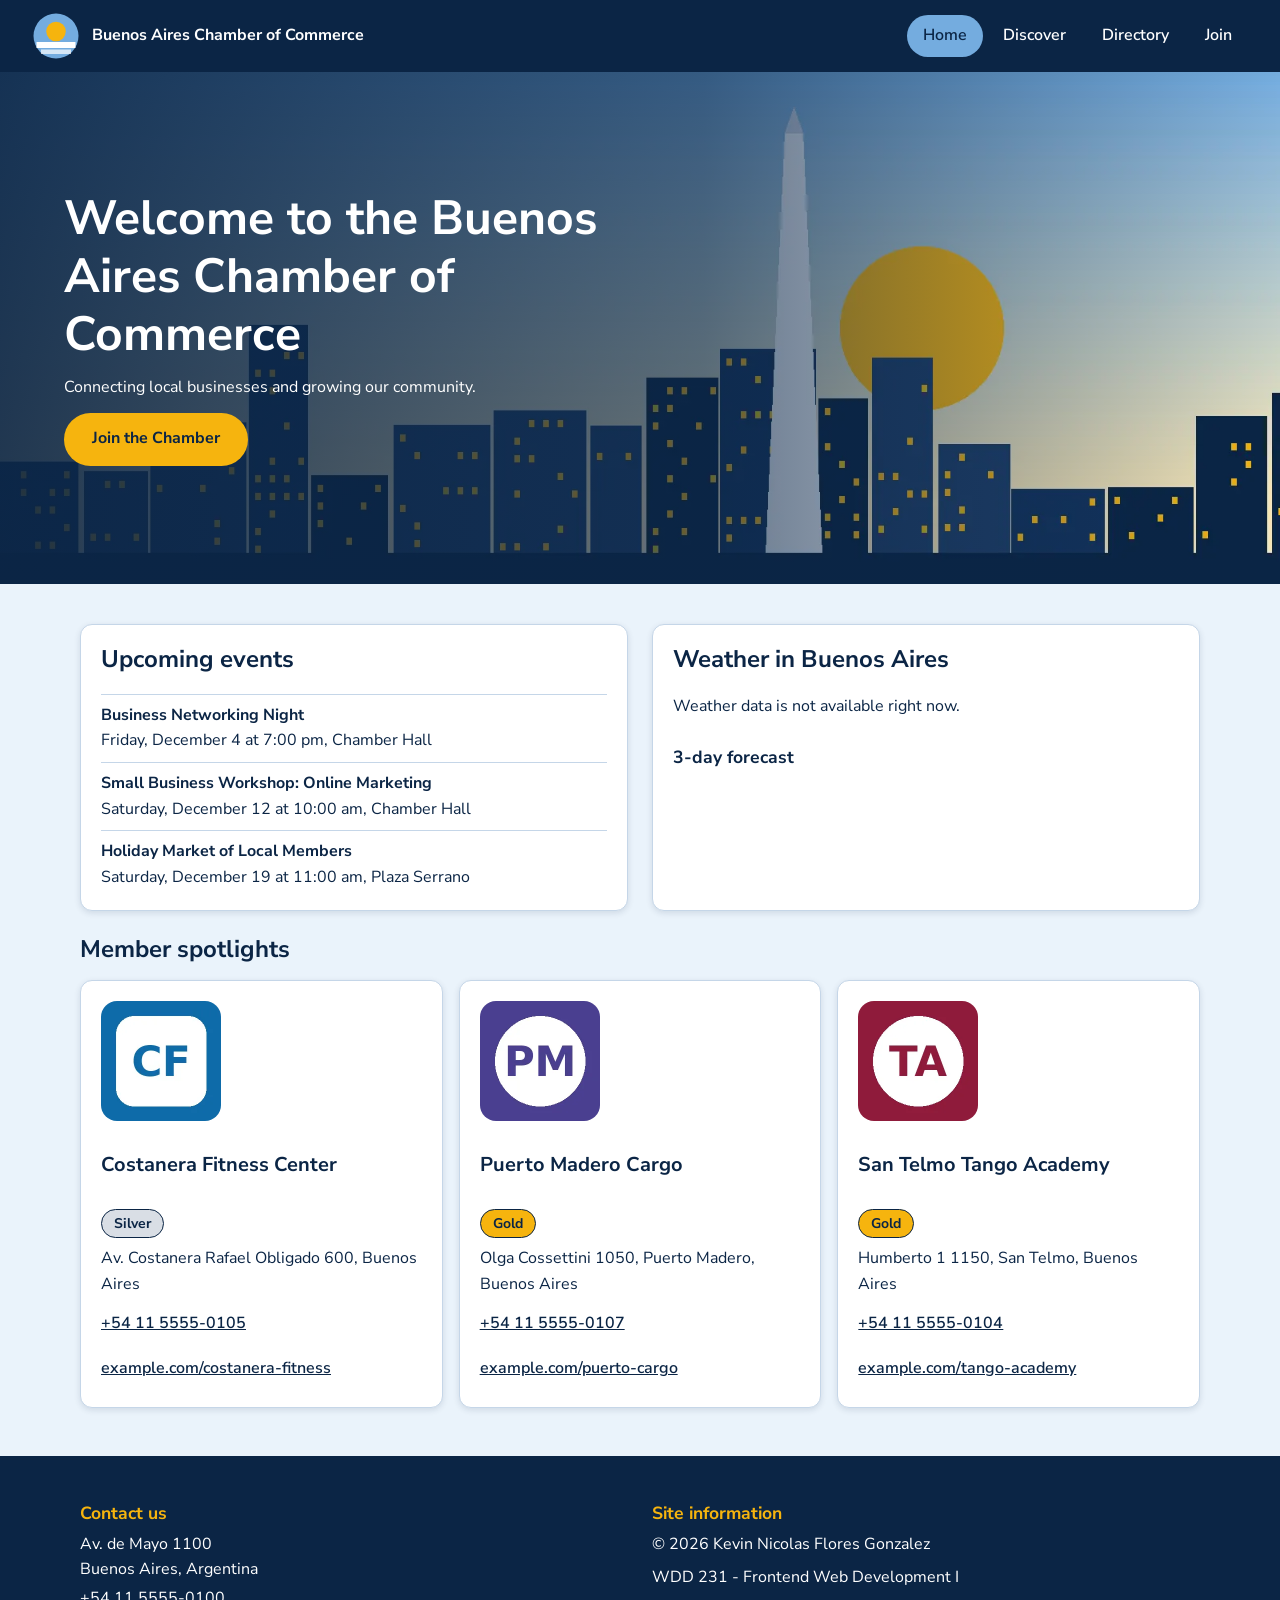
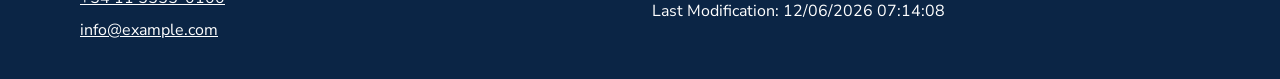
==== chamber/index.html @ ebeba5db "api key waiting to confirm if works" ====
<!DOCTYPE html>
<html lang="en-US">

<head>
    <meta charset="UTF-8">
    <meta name="viewport" content="width=device-width, initial-scale=1.0">
    <title>Buenos Aires Chamber of Commerce – Home</title>
    <meta name="description" content="Welcome to the Buenos Aires Chamber of Commerce. Find local events, the weather, and spotlights of member businesses.">
    <meta name="author" content="kevin nicolas flores gonzalez">

    <meta property="og:type" content="website">
    <meta property="og:title" content="Buenos Aires Chamber of Commerce – Home">
    <meta property="og:description" content="Local events, the weather, and spotlights of member businesses in Buenos Aires.">
    <meta property="og:image" content="https://kevinflores198.github.io/wdd231/chamber/images/chamber-og.jpg">
    <meta property="og:image:alt" content="Buenos Aires Chamber of Commerce">
    <meta property="og:url" content="https://kevinflores198.github.io/wdd231/chamber/index.html">

    <link rel="icon" href="images/favicon.svg" type="image/svg+xml">
    <link rel="icon" href="images/favicon.png" type="image/png" sizes="64x64">
    <link rel="preconnect" href="https://fonts.googleapis.com">
    <link rel="preconnect" href="https://fonts.gstatic.com" crossorigin>
    <link href="https://fonts.googleapis.com/css2?family=Nunito+Sans:wght@400;700&display=swap" rel="stylesheet">
    <link rel="stylesheet" href="styles/normalize-directory.css">
    <link rel="stylesheet" href="styles/small-directory.css">
    <link rel="stylesheet" href="styles/larger-directory.css">
    <script defer src="scripts/navigation-directory.js"></script>
    <script defer src="scripts/getdate-directory.js"></script>
    <script type="module" src="scripts/weather.js"></script>
    <script type="module" src="scripts/home.js"></script>
</head>

<body>
    <header>
        <div class="header-inner">
            <a class="brand" href="index.html">
                <img src="images/logo.svg" alt="" width="48" height="48">
                <span>Buenos Aires Chamber of Commerce</span>
            </a>
            <button id="menu-button" class="menu-button" type="button" aria-expanded="false" aria-controls="site-nav" aria-label="Open menu">☰</button>
        </div>
        <nav id="site-nav" class="site-nav" aria-label="Main">
            <a href="index.html">Home</a>
            <a href="discover.html">Discover</a>
            <a href="directory.html">Directory</a>
            <a href="join.html">Join</a>
        </nav>
    </header>

    <main class="home">
        <section class="hero">
            <picture>
                <source media="(min-width: 48rem)" srcset="images/hero-large.webp" width="1600" height="640">
                <img src="images/hero-small.webp" alt="Illustration of the Buenos Aires skyline and the Obelisco at sunset" width="800" height="600" fetchpriority="high">
            </picture>
            <div class="hero-content">
                <h1>Welcome to the Buenos Aires Chamber of Commerce</h1>
                <p>Connecting local businesses and growing our community.</p>
                <a class="cta" href="join.html">Join the Chamber</a>
            </div>
        </section>

        <div class="home-content">
            <section class="panel" aria-labelledby="events-title">
                <h2 id="events-title">Upcoming events</h2>
                <ul class="event-list">
                    <li>
                        <strong>Business Networking Night</strong>
                        <time datetime="2026-12-04">Friday, December 4</time> at 7:00 pm, Chamber Hall
                    </li>
                    <li>
                        <strong>Small Business Workshop: Online Marketing</strong>
                        <time datetime="2026-12-12">Saturday, December 12</time> at 10:00 am, Chamber Hall
                    </li>
                    <li>
                        <strong>Holiday Market of Local Members</strong>
                        <time datetime="2026-12-19">Saturday, December 19</time> at 11:00 am, Plaza Serrano
                    </li>
                </ul>
            </section>

            <section class="panel" aria-labelledby="weather-title">
                <h2 id="weather-title">Weather in Buenos Aires</h2>
                <p id="weather-message" class="weather-message" role="status"></p>
                <div id="current-weather" class="current-weather"></div>
                <h3>3-day forecast</h3>
                <ul id="forecast" class="forecast"></ul>
            </section>

            <section class="spotlights" aria-labelledby="spotlights-title">
                <h2 id="spotlights-title">Member spotlights</h2>
                <p id="spotlight-message" role="status"></p>
                <div id="spotlight-list" class="spotlight-list"></div>
            </section>
        </div>
    </main>

    <footer>
        <div class="footer-content">
            <section>
                <h2>Contact us</h2>
                <address>
                    Av. de Mayo 1100<br>
                    Buenos Aires, Argentina<br>
                    <a href="tel:+541155550100">+54 11 5555-0100</a><br>
                    <a href="mailto:info@example.com">info@example.com</a>
                </address>
            </section>
            <section>
                <h2>Site information</h2>
                <p>&copy; <span id="currentyear"></span> Kevin Nicolas Flores Gonzalez</p>
                <p>WDD 231 - Frontend Web Development I</p>
                <p id="lastmodified"></p>
            </section>
        </div>
    </footer>
</body>

</html>
---- chamber/styles/small-directory.css ----
:root {
    --navy: #0B2545;
    --sky: #74ACDF;
    --sky-light: #EAF3FB;
    --gold: #F6B40E;
    --white: #FFFFFF;
    --border: #C5D6E8;
    --radius: 0.75rem;
}

body {
    background-color: var(--sky-light);
    color: var(--navy);
    margin: 0;
    font-family: "Nunito Sans", system-ui, sans-serif;
    line-height: 1.6;
}

main {
    display: block;
}

h1,
h2 {
    line-height: 1.2;
}

:focus-visible {
    outline: 3px solid var(--navy);
    outline-offset: 2px;
}


header {
    position: relative;
    background-color: var(--navy);
    color: var(--white);
}

header :focus-visible,
footer :focus-visible {
    outline-color: var(--gold);
}

.header-inner {
    display: flex;
    align-items: center;
    justify-content: space-between;
    gap: 1rem;
    padding: 0.75rem 1rem;
}

.brand {
    display: flex;
    align-items: center;
    gap: 0.75rem;
    color: var(--white);
    font-weight: 700;
    line-height: 1.2;
    text-decoration: none;
}

.brand img {
    flex-shrink: 0;
}

.menu-button {
    flex-shrink: 0;
    width: 2.75rem;
    height: 2.75rem;
    border: 2px solid var(--white);
    border-radius: var(--radius);
    background-color: transparent;
    color: var(--white);
    font-size: 1.5rem;
    line-height: 1;
    cursor: pointer;
}

.site-nav {
    position: absolute;
    top: 100%;
    left: 0;
    right: 0;
    z-index: 10;
    display: flex;
    flex-direction: column;
    max-height: 0;
    overflow: hidden;
    background-color: var(--navy);
    opacity: 0;
    visibility: hidden;
    transition: max-height 0.4s ease, opacity 0.3s ease, visibility 0.3s;
}

.site-nav.open {
    max-height: 20rem;
    opacity: 1;
    visibility: visible;
}

.site-nav a {
    padding: 0.85rem 1rem;
    border-top: 1px solid #ffffff40;
    color: var(--white);
    font-weight: 600;
    text-decoration: none;
    transition: background-color 0.3s ease, color 0.3s ease;
}

.site-nav a:hover {
    background-color: var(--gold);
    color: var(--navy);
}

.site-nav a[aria-current="page"] {
    background-color: var(--sky);
    color: var(--navy);
}


main {
    max-width: 70rem;
    margin: 0 auto;
    padding: 1.5rem 1rem 2rem;
}

.page-heading h1 {
    margin-bottom: 0.5rem;
    font-size: 2rem;
}

.view-controls {
    display: flex;
    align-items: center;
    gap: 0.5rem;
    margin: 1.25rem 0 0.75rem;
    font-weight: 600;
}

.view-controls button {
    min-width: 5rem;
    min-height: 2.75rem;
    padding: 0 1.25rem;
    border: 2px solid var(--navy);
    border-radius: 999px;
    background-color: var(--white);
    color: var(--navy);
    font: inherit;
    font-weight: 600;
    cursor: pointer;
    transition: background-color 0.3s ease, color 0.3s ease;
}

.view-controls button[aria-pressed="true"] {
    background-color: var(--navy);
    color: var(--white);
}

.members-message {
    margin-bottom: 0.75rem;
}


.members {
    display: grid;
    gap: 1rem;
}

.members.grid {
    grid-template-columns: repeat(auto-fill, minmax(min(100%, 16rem), 1fr));
}

.member-card,
.panel {
    display: grid;
    align-content: start;
    gap: 0.5rem;
    padding: 1.25rem;
    background-color: var(--white);
    border: 1px solid var(--border);
    border-radius: var(--radius);
    box-shadow: 0 2px 6px #0b25451f;
}

.member-image {
    width: 7.5rem;
    height: 7.5rem;
    border-radius: 1rem;
}

.member-card h2,
.member-card p {
    margin: 0;
}

.member-name {
    font-size: 1.25rem;
}

.badge {
    justify-self: start;
    padding: 0.15rem 0.75rem;
    border: 1px solid var(--navy);
    border-radius: 999px;
    font-size: 0.875rem;
    font-weight: 700;
}

.badge-1 {
    background-color: var(--sky-light);
}

.badge-2 {
    background-color: #D9DEE5;
}

.badge-3 {
    background-color: var(--gold);
}

.member-card a {
    display: inline-block;
    padding: 0.35rem 0;
    color: var(--navy);
    font-weight: 600;
    overflow-wrap: anywhere;
}

.members.list .member-image {
    display: none;
}


main.home {
    max-width: none;
    padding: 0;
}

.hero {
    position: relative;
}

.hero img {
    display: block;
    width: 100%;
    height: 24rem;
    object-fit: cover;
}

.hero-content {
    position: absolute;
    inset: 0;
    display: flex;
    flex-direction: column;
    align-items: flex-start;
    justify-content: center;
    gap: 0.75rem;
    padding: 1.5rem;
    background-color: #0b2545b3;
    color: var(--white);
}

.hero-content h1 {
    margin: 0;
    font-size: 1.75rem;
}

.hero-content p {
    margin: 0;
}

.cta {
    display: inline-block;
    padding: 0.85rem 1.75rem;
    border-radius: 999px;
    background-color: var(--gold);
    color: var(--navy);
    font-weight: 700;
    text-decoration: none;
    transition: background-color 0.3s ease;
}

.cta:hover {
    background-color: var(--white);
}

.home-content {
    display: grid;
    gap: 1.5rem;
    max-width: 70rem;
    margin: 0 auto;
    padding: 1.5rem 1rem 2rem;
}

.panel h2,
.spotlights h2 {
    margin: 0 0 0.75rem;
    font-size: 1.5rem;
}

.panel h3 {
    margin: 0.5rem 0 0;
    font-size: 1.1rem;
}

.event-list,
.forecast {
    display: grid;
    gap: 0.5rem;
    margin: 0;
    padding: 0;
    list-style: none;
}

.event-list li,
.forecast li {
    padding-top: 0.5rem;
    border-top: 1px solid var(--border);
}

.event-list strong,
.forecast strong {
    display: block;
}

.current-weather {
    display: flex;
    align-items: center;
    gap: 1rem;
}

.current-weather p,
.weather-message {
    margin: 0;
}

.current-temp {
    font-size: 2.5rem;
    font-weight: 700;
    line-height: 1;
}

.spotlight-list {
    display: grid;
    gap: 1rem;
}


footer {
    padding: 1.5rem 1rem;
    background-color: var(--navy);
    color: var(--white);
}

.footer-content {
    display: grid;
    gap: 1.5rem;
    max-width: 70rem;
    margin: 0 auto;
}

footer h2 {
    margin-bottom: 0.5rem;
    color: var(--gold);
    font-size: 1.1rem;
}

footer p {
    margin: 0 0 0.5rem;
}

footer a {
    display: inline-block;
    padding: 0.2rem 0;
    color: var(--white);
}

address {
    font-style: normal;
}
---- chamber/styles/larger-directory.css ----
@media screen and (min-width: 48rem) {
    header {
        display: flex;
        align-items: center;
        justify-content: space-between;
        padding-right: 2rem;
    }

    .header-inner {
        padding: 0.75rem 2rem;
    }

    .menu-button {
        display: none;
    }

    .site-nav {
        position: static;
        flex-direction: row;
        gap: 0.25rem;
        max-height: none;
        overflow: visible;
        background-color: transparent;
        opacity: 1;
        visibility: visible;
    }

    .site-nav a {
        padding: 0.5rem 1rem;
        border-top: 0;
        border-radius: 999px;
    }

    main {
        padding: 2.5rem 2rem 3rem;
    }

    .page-heading h1 {
        font-size: 2.5rem;
    }

    .members.list .member-card {
        grid-template-columns: 1.4fr 1.6fr 1.1fr 1.2fr;
        grid-template-areas:
            "name address phone site"
            "badge description description description";
        align-items: center;
        column-gap: 1.5rem;
    }

    .members.list .member-name {
        grid-area: name;
    }

    .members.list .badge {
        grid-area: badge;
    }

    .members.list .member-description {
        grid-area: description;
    }

    .members.list .member-address {
        grid-area: address;
    }

    .members.list .member-phone {
        grid-area: phone;
    }

    .members.list .member-site {
        grid-area: site;
    }

    footer {
        padding: 2rem;
    }

    .footer-content {
        grid-template-columns: repeat(2, 1fr);
    }

    .hero img {
        height: 32rem;
    }

    .hero-content {
        padding: 3rem 4rem;
        background-color: transparent;
        background-image: linear-gradient(90deg, #0b2545e6 0%, #0b254599 55%, #0b254500 100%);
    }

    .hero-content > * {
        max-width: 36rem;
    }

    .hero-content h1 {
        font-size: 3rem;
    }

    .home-content {
        grid-template-columns: repeat(2, 1fr);
        padding: 2.5rem 2rem 3rem;
    }

    .spotlights {
        grid-column: 1 / -1;
    }

    .spotlight-list {
        grid-template-columns: repeat(3, 1fr);
    }
}
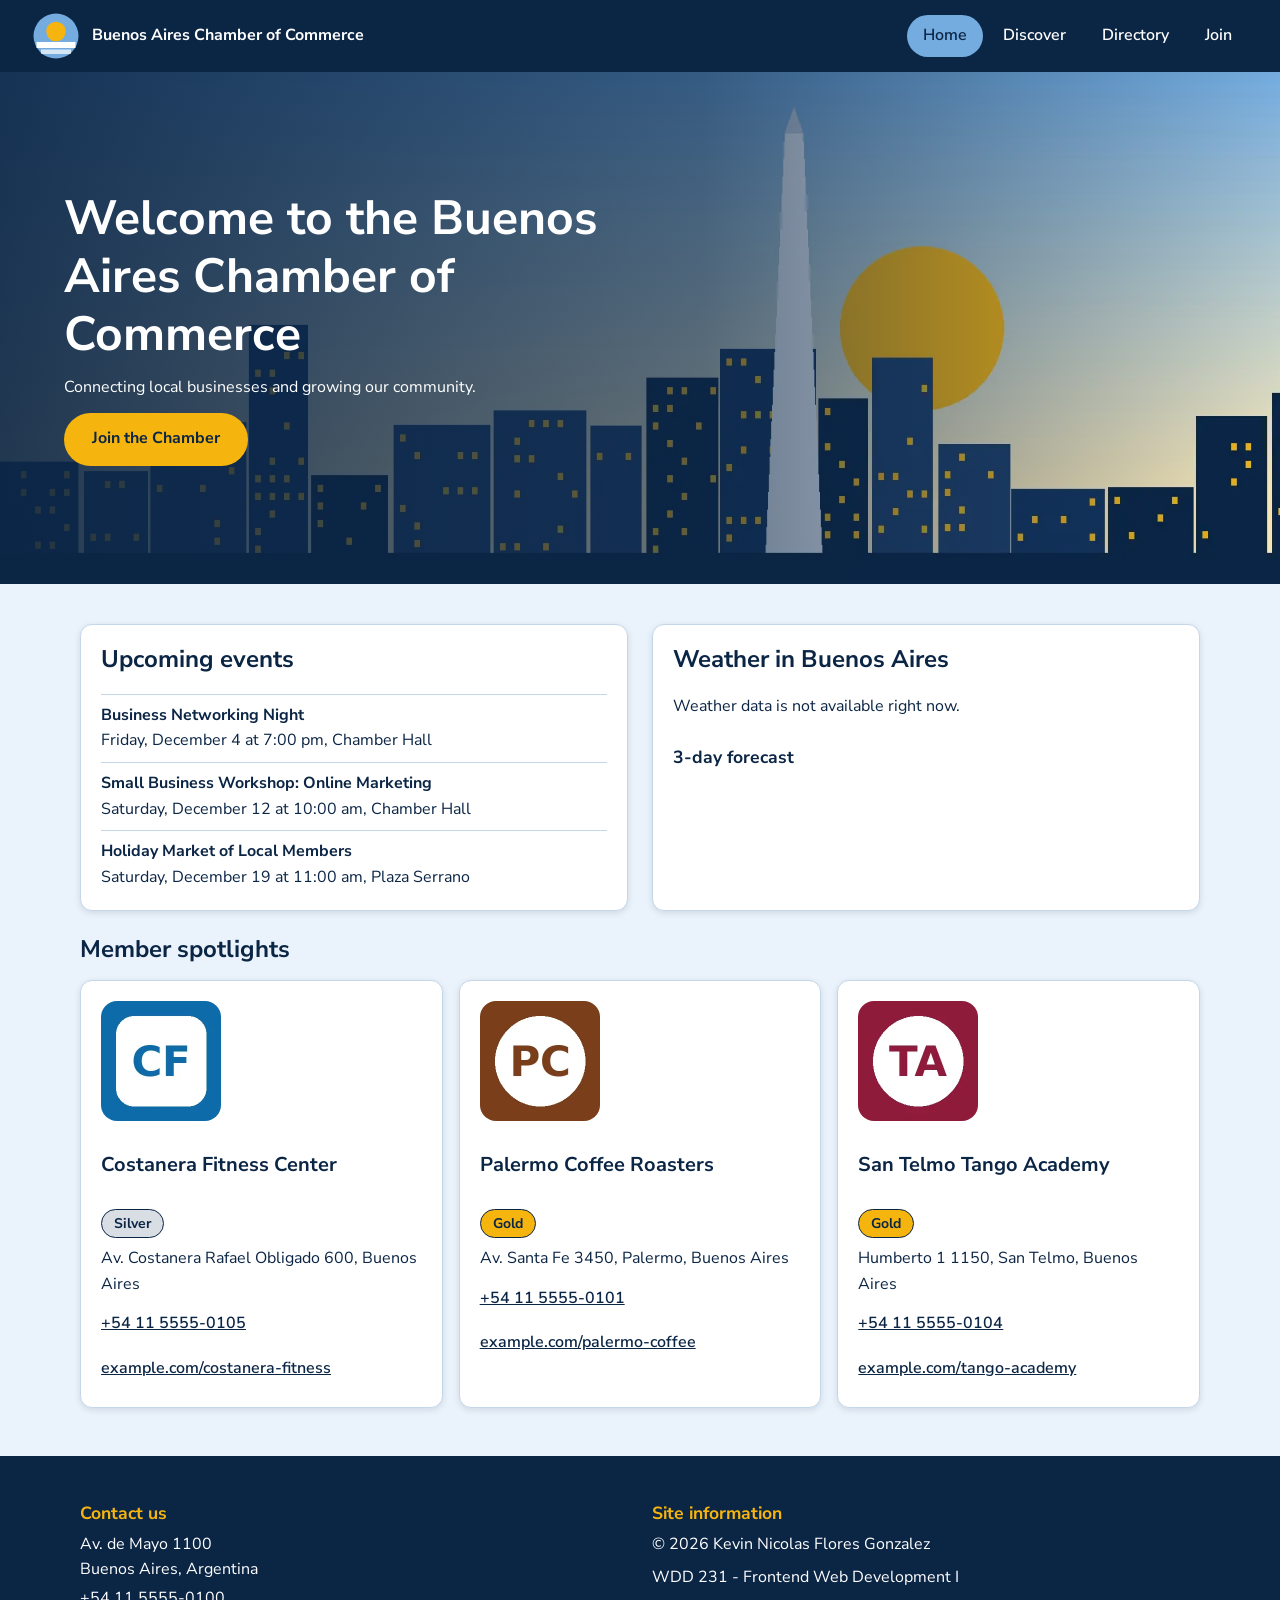
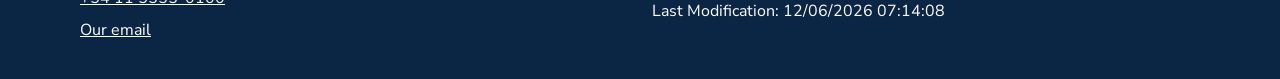
==== commit 541ba47a: "email fixed" ====
--- a/chamber/index.html
+++ b/chamber/index.html
@@ -102,7 +102,7 @@
                     Av. de Mayo 1100<br>
                     Buenos Aires, Argentina<br>
                     <a href="tel:+541155550100">+54 11 5555-0100</a><br>
-                    <a href="mailto:info@example.com">info@example.com</a>
+                    <a href="mailto:kevinfloresg1998@gmail.com">Our email</a>
                 </address>
             </section>
             <section>
